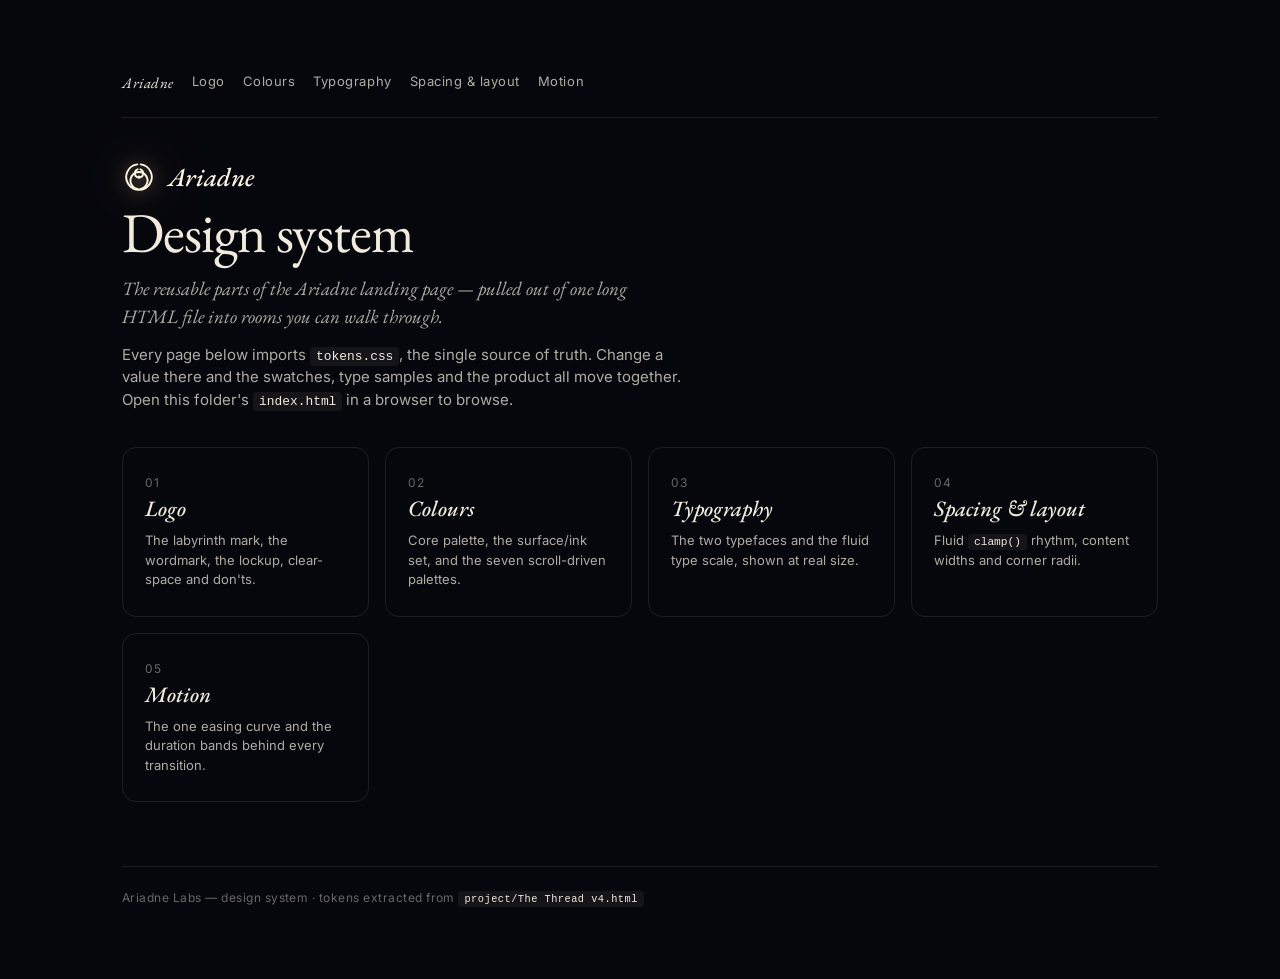
==== design-system/index.html @ 3645f094 "Add browsable design-system folder Extracts logo, colours, typography, spacing and motion from the l" ====
<!doctype html>
<html lang="en">
<head>
<meta charset="utf-8">
<meta name="viewport" content="width=device-width, initial-scale=1">
<title>Ariadne — Design System</title>
<link rel="stylesheet" href="tokens.css">
<link rel="stylesheet" href="ds.css">
<style>
  .home-grid { display: grid; gap: 16px; grid-template-columns: repeat(auto-fill, minmax(220px, 1fr)); margin-top: 36px; }
  .tile { display: block; border: 1px solid var(--rule); border-radius: var(--r-card-lg); padding: 26px 22px; transition: border-color 240ms var(--ease), transform 240ms var(--ease); }
  .tile:hover { border-color: var(--accent-soft); transform: translateY(-2px); text-decoration: none; }
  .tile h3 { font-family: var(--serif); font-style: italic; font-weight: 500; font-size: 22px; color: var(--ink-2); margin-bottom: 6px; }
  .tile p { font-size: 13px; color: var(--ink-2-mid); margin: 0; }
  .tile .n { font-family: var(--sans); font-size: 12px; color: var(--ink-2-low); letter-spacing: 0.12em; }
  .lockup { display: flex; align-items: center; gap: 12px; margin: 30px 0 6px; }
  .lockup svg { width: 34px; height: 34px; color: #fff5e1;
    filter: drop-shadow(0 0 10px color-mix(in srgb, var(--spark) 45%, transparent)) drop-shadow(0 0 28px color-mix(in srgb, var(--accent) 25%, transparent)); }
  .lockup .wm { font-family: var(--serif); font-style: italic; font-weight: 500; font-size: 26px; color: #fff7e6; }
</style>
</head>
<body>
  <nav class="ds-nav">
    <a class="ds-home" href="index.html" aria-current>Ariadne</a>
    <a href="logo.html">Logo</a>
    <a href="colours.html">Colours</a>
    <a href="typography.html">Typography</a>
    <a href="spacing.html">Spacing &amp; layout</a>
    <a href="motion.html">Motion</a>
  </nav>

  <div class="lockup" aria-label="Ariadne">
    <svg viewBox="0 0 24 24" fill="none" stroke="currentColor" stroke-width="1.35" stroke-linecap="round" stroke-linejoin="round" aria-hidden="true">
      <path d="M13.2 3.1 a9 9 0 1 1 -2.4 0" />
      <path d="M11 20.4 a6 6 0 1 1 2 0" />
      <path d="M13 6.6 a3 3 0 1 1 -2 0" />
      <circle cx="12" cy="12" r="1.1" fill="currentColor" stroke="none" />
    </svg>
    <span class="wm">Ariadne</span>
  </div>

  <h1>Design&nbsp;system</h1>
  <p class="lede">The reusable parts of the Ariadne landing page — pulled out of one long HTML file into rooms you can walk through.</p>
  <p>Every page below imports <code>tokens.css</code>, the single source of truth. Change a value there and the swatches, type samples and the product all move together. Open this folder's <code>index.html</code> in a browser to browse.</p>

  <div class="home-grid">
    <a class="tile" href="logo.html">
      <div class="n">01</div><h3>Logo</h3>
      <p>The labyrinth mark, the wordmark, the lockup, clear-space and don'ts.</p>
    </a>
    <a class="tile" href="colours.html">
      <div class="n">02</div><h3>Colours</h3>
      <p>Core palette, the surface/ink set, and the seven scroll-driven palettes.</p>
    </a>
    <a class="tile" href="typography.html">
      <div class="n">03</div><h3>Typography</h3>
      <p>The two typefaces and the fluid type scale, shown at real size.</p>
    </a>
    <a class="tile" href="spacing.html">
      <div class="n">04</div><h3>Spacing &amp; layout</h3>
      <p>Fluid <code>clamp()</code> rhythm, content widths and corner radii.</p>
    </a>
    <a class="tile" href="motion.html">
      <div class="n">05</div><h3>Motion</h3>
      <p>The one easing curve and the duration bands behind every transition.</p>
    </a>
  </div>

  <footer>Ariadne Labs — design system · tokens extracted from <code>project/The Thread v4.html</code></footer>
</body>
</html>
---- design-system/tokens.css ----
/* ============================================================
   Ariadne — Design Tokens (single source of truth)
   Extracted from project/The Thread v4.html
   Every design-system page imports this file so the swatches
   and samples stay in sync with the product.
   ============================================================ */

:root {
  /* ---- Type ---- */
  --serif: "EB Garamond", "Cormorant Garamond", Georgia, serif;
  --sans:  "Inter", system-ui, sans-serif;

  /* ---- Motion ---- */
  --ease:  cubic-bezier(0.22, 1, 0.36, 1);

  /* ---- Core palette (default = "aurora") ---- */
  --ink:         #06070d;  /* canvas / background          */
  --ink-soft:    #f1ebde;  /* primary text on ink (paper)  */
  --warm-bot:    #ff9450;  /* bloom gradient — base        */
  --warm-mid:    #d24a8a;  /* bloom gradient — mid          */
  --warm-top:    #1c1d3a;  /* bloom gradient — top          */
  --spark:       #ffd2a8;  /* highlight glow / emphasis     */
  --accent:      #ff9d6a;  /* primary accent / interactive  */
  --accent-soft: rgba(255,157,106,0.55);

  /* ---- Surface set (text + rules on dark) ---- */
  --ink-2:       #f1ebde;
  --ink-2-mid:   rgba(241,235,222,0.72);
  --ink-2-low:   rgba(241,235,222,0.42);
  --rule:        rgba(241,235,222,0.10);  /* hairline borders */
  --ochre:       var(--accent);
  --ochre-soft:  color-mix(in srgb, var(--accent) 12%, transparent);

  --selection-ink: #160a02; /* text colour on ::selection   */

  /* ---- Layout ---- */
  --max-product: 1100px;
  --max-cta:      900px;
  --max-copy:     38ch;

  /* ---- Radii ---- */
  --r-pill:  2px;
  --r-kbd:   4px;
  --r-card: 10px;
  --r-card-lg: 14px;
}

/* ---- Named palettes ----------------------------------------
   Applied at runtime via body[data-palette="…"]; the section
   themes cross-fade through these as the page scrolls.
   ------------------------------------------------------------ */
body[data-palette="aurora"]    { --ink:#06070d; --warm-bot:#ff9450; --warm-mid:#d24a8a; --warm-top:#1c1d3a; --spark:#ffd2a8; --accent:#ff9d6a; --accent-soft:rgba(255,157,106,0.55); }
body[data-palette="ember"]     { --ink:#0a0907; --warm-bot:#f0b35a; --warm-mid:#c98032; --warm-top:#1a1208; --spark:#ffd687; --accent:#e3a85e; --accent-soft:rgba(227,168,94,0.55); }
body[data-palette="dawn"]      { --ink:#08060e; --warm-bot:#ffb05a; --warm-mid:#d96a52; --warm-top:#2a1430; --spark:#ffd6a0; --accent:#ff9a6c; --accent-soft:rgba(255,154,108,0.55); }
body[data-palette="twilight"]  { --ink:#07071a; --warm-bot:#b09ce6; --warm-mid:#6a4ec7; --warm-top:#14133a; --spark:#e3d6ff; --accent:#a78bff; --accent-soft:rgba(167,139,255,0.55); }
body[data-palette="verdigris"] { --ink:#050d0c; --warm-bot:#6cc2a3; --warm-mid:#3c8a7b; --warm-top:#0c1f1c; --spark:#c6f0dc; --accent:#7ad2b0; --accent-soft:rgba(122,210,176,0.55); }
body[data-palette="rose"]      { --ink:#0e0608; --warm-bot:#f4cba8; --warm-mid:#c7596f; --warm-top:#2a0e15; --spark:#ffe3d4; --accent:#e98a9c; --accent-soft:rgba(233,138,156,0.55); }
body[data-palette="ocean"]     { --ink:#04070f; --warm-bot:#79d7e6; --warm-mid:#2a8ec4; --warm-top:#0a1730; --spark:#d3f1ff; --accent:#6cc7e3; --accent-soft:rgba(108,199,227,0.55); }
---- design-system/ds.css ----
/* Shared chrome for the design-system pages (not a product token file). */
@import url("https://fonts.googleapis.com/css2?family=EB+Garamond:ital,wght@0,400;0,500;1,400;1,500&family=Inter:wght@400;500;600&display=swap");

* { box-sizing: border-box; margin: 0; padding: 0; }

body {
  background: var(--ink);
  color: var(--ink-2);
  font-family: var(--sans);
  -webkit-font-smoothing: antialiased;
  line-height: 1.5;
  padding: clamp(28px, 6vw, 72px);
  max-width: 1180px;
  margin: 0 auto;
}
::selection { background: var(--accent); color: var(--selection-ink); }
a { color: var(--accent); text-decoration: none; }
a:hover { text-decoration: underline; }

.ds-nav {
  display: flex; flex-wrap: wrap; gap: 6px 18px;
  font-size: 13px; letter-spacing: 0.04em;
  padding-bottom: 22px; margin-bottom: 40px;
  border-bottom: 1px solid var(--rule);
}
.ds-nav a { color: var(--ink-2-mid); text-decoration: none; }
.ds-nav a:hover, .ds-nav a[aria-current] { color: var(--ink-2); }
.ds-nav .ds-home { color: var(--ink-2); font-family: var(--serif); font-style: italic; font-size: 15px; }

h1 { font-family: var(--serif); font-weight: 400; font-size: clamp(34px, 5vw, 56px); letter-spacing: -0.018em; line-height: 1.08; margin-bottom: 10px; }
h1 .glyph { color: var(--accent); }
h2 { font-family: var(--serif); font-weight: 400; font-size: clamp(22px, 2.6vw, 30px); letter-spacing: -0.012em; margin: 52px 0 18px; }
.lede { font-family: var(--serif); font-style: italic; font-size: clamp(16px, 1.6vw, 19px); color: var(--ink-2-mid); max-width: 60ch; margin-bottom: 8px; }
p { color: var(--ink-2-mid); max-width: 64ch; margin: 12px 0; font-size: 15px; }
code { font-family: ui-monospace, "SF Mono", Menlo, monospace; font-size: 0.86em; background: rgba(241,235,222,0.06); padding: 2px 6px; border-radius: 4px; color: var(--ink-2); }

.grid { display: grid; gap: 14px; grid-template-columns: repeat(auto-fill, minmax(190px, 1fr)); margin-top: 20px; }
.card { border: 1px solid var(--rule); border-radius: var(--r-card); overflow: hidden; }
.card .meta { padding: 12px 14px; font-size: 12.5px; }
.card .meta b { display: block; font-family: var(--sans); font-weight: 600; color: var(--ink-2); font-size: 13px; letter-spacing: 0.02em; }
.card .meta .hex { color: var(--ink-2-mid); font-family: ui-monospace, monospace; }
.card .meta .use { color: var(--ink-2-low); margin-top: 4px; }
.sw { height: 96px; }

table { border-collapse: collapse; width: 100%; margin-top: 18px; font-size: 13px; }
th, td { text-align: left; padding: 9px 12px; border-bottom: 1px solid var(--rule); }
th { color: var(--ink-2-low); font-weight: 600; letter-spacing: 0.05em; text-transform: uppercase; font-size: 11px; }
td .chip { display: inline-block; width: 16px; height: 16px; border-radius: 3px; vertical-align: -3px; margin-right: 8px; border: 1px solid var(--rule); }
td code { font-size: 12px; }

.note { border-left: 2px solid var(--accent); padding: 8px 0 8px 16px; margin: 22px 0; color: var(--ink-2-mid); font-size: 14px; font-style: italic; font-family: var(--serif); }
footer { margin-top: 64px; padding-top: 22px; border-top: 1px solid var(--rule); font-size: 12px; color: var(--ink-2-low); letter-spacing: 0.04em; }
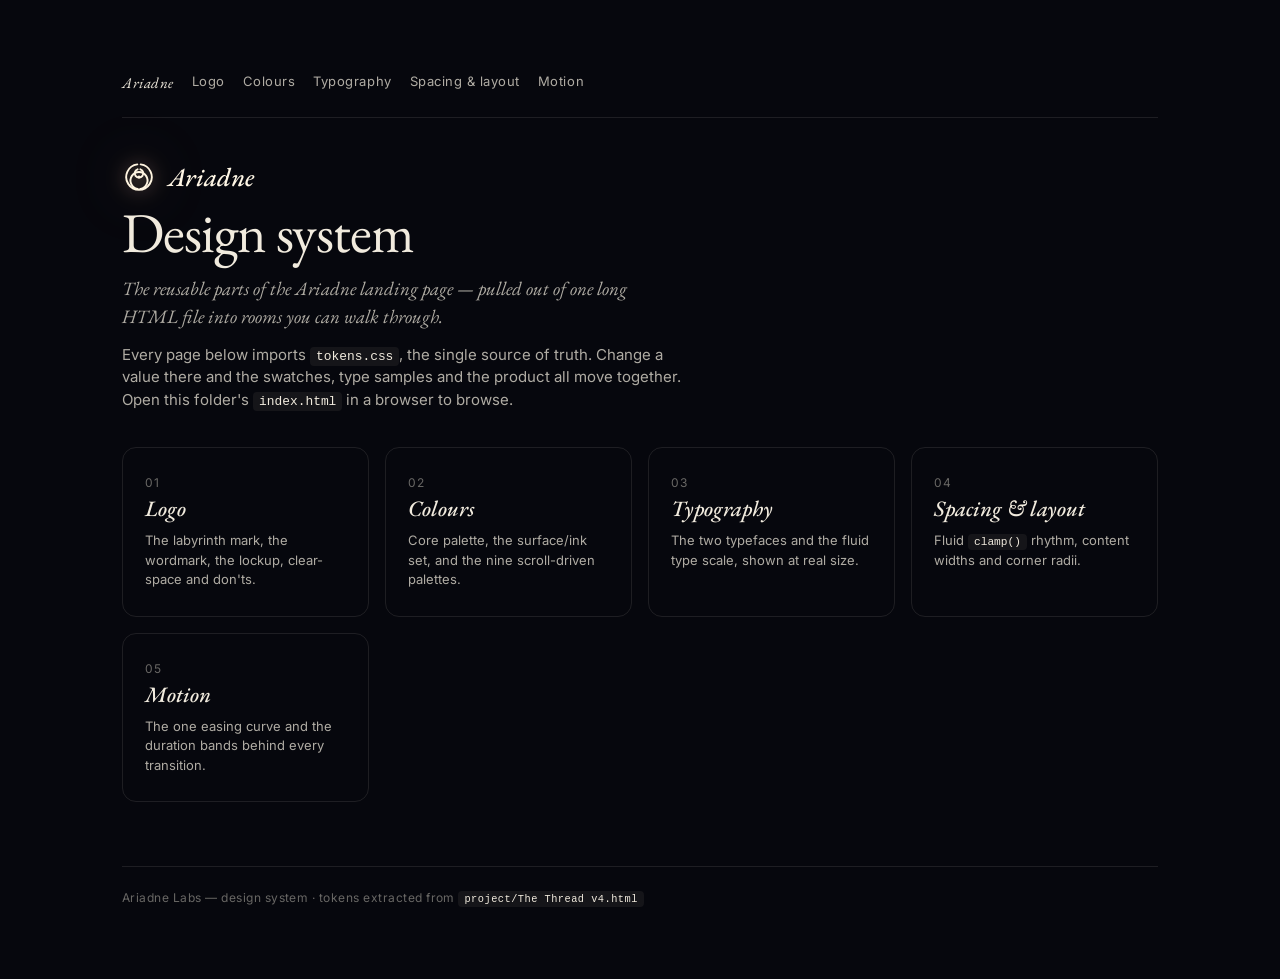
==== commit ed31a1f5: "Add vellum and slate palettes to design system Brings the palette set to nine, matching the producti" ====
--- a/design-system/index.html
+++ b/design-system/index.html
@@ -50,7 +50,7 @@
     </a>
     <a class="tile" href="colours.html">
       <div class="n">02</div><h3>Colours</h3>
-      <p>Core palette, the surface/ink set, and the seven scroll-driven palettes.</p>
+      <p>Core palette, the surface/ink set, and the nine scroll-driven palettes.</p>
     </a>
     <a class="tile" href="typography.html">
       <div class="n">03</div><h3>Typography</h3>
--- a/design-system/tokens.css
+++ b/design-system/tokens.css
@@ -50,6 +50,10 @@
    themes cross-fade through these as the page scrolls.
    ------------------------------------------------------------ */
 body[data-palette="aurora"]    { --ink:#06070d; --warm-bot:#ff9450; --warm-mid:#d24a8a; --warm-top:#1c1d3a; --spark:#ffd2a8; --accent:#ff9d6a; --accent-soft:rgba(255,157,106,0.55); }
+/* parchment, espresso, burnt sienna — library at dusk */
+body[data-palette="vellum"]    { --ink:#15110b; --warm-bot:#c89668; --warm-mid:#8a4a30; --warm-top:#2a1c14; --spark:#efd9ad; --accent:#b8784a; --accent-soft:rgba(184,120,74,0.55); }
+/* newsprint, oxide, brass — cool editorial */
+body[data-palette="slate"]     { --ink:#0d0e12; --warm-bot:#9d8a72; --warm-mid:#4a4654; --warm-top:#18181f; --spark:#e6dcc4; --accent:#a78458; --accent-soft:rgba(167,132,88,0.55); }
 body[data-palette="ember"]     { --ink:#0a0907; --warm-bot:#f0b35a; --warm-mid:#c98032; --warm-top:#1a1208; --spark:#ffd687; --accent:#e3a85e; --accent-soft:rgba(227,168,94,0.55); }
 body[data-palette="dawn"]      { --ink:#08060e; --warm-bot:#ffb05a; --warm-mid:#d96a52; --warm-top:#2a1430; --spark:#ffd6a0; --accent:#ff9a6c; --accent-soft:rgba(255,154,108,0.55); }
 body[data-palette="twilight"]  { --ink:#07071a; --warm-bot:#b09ce6; --warm-mid:#6a4ec7; --warm-top:#14133a; --spark:#e3d6ff; --accent:#a78bff; --accent-soft:rgba(167,139,255,0.55); }
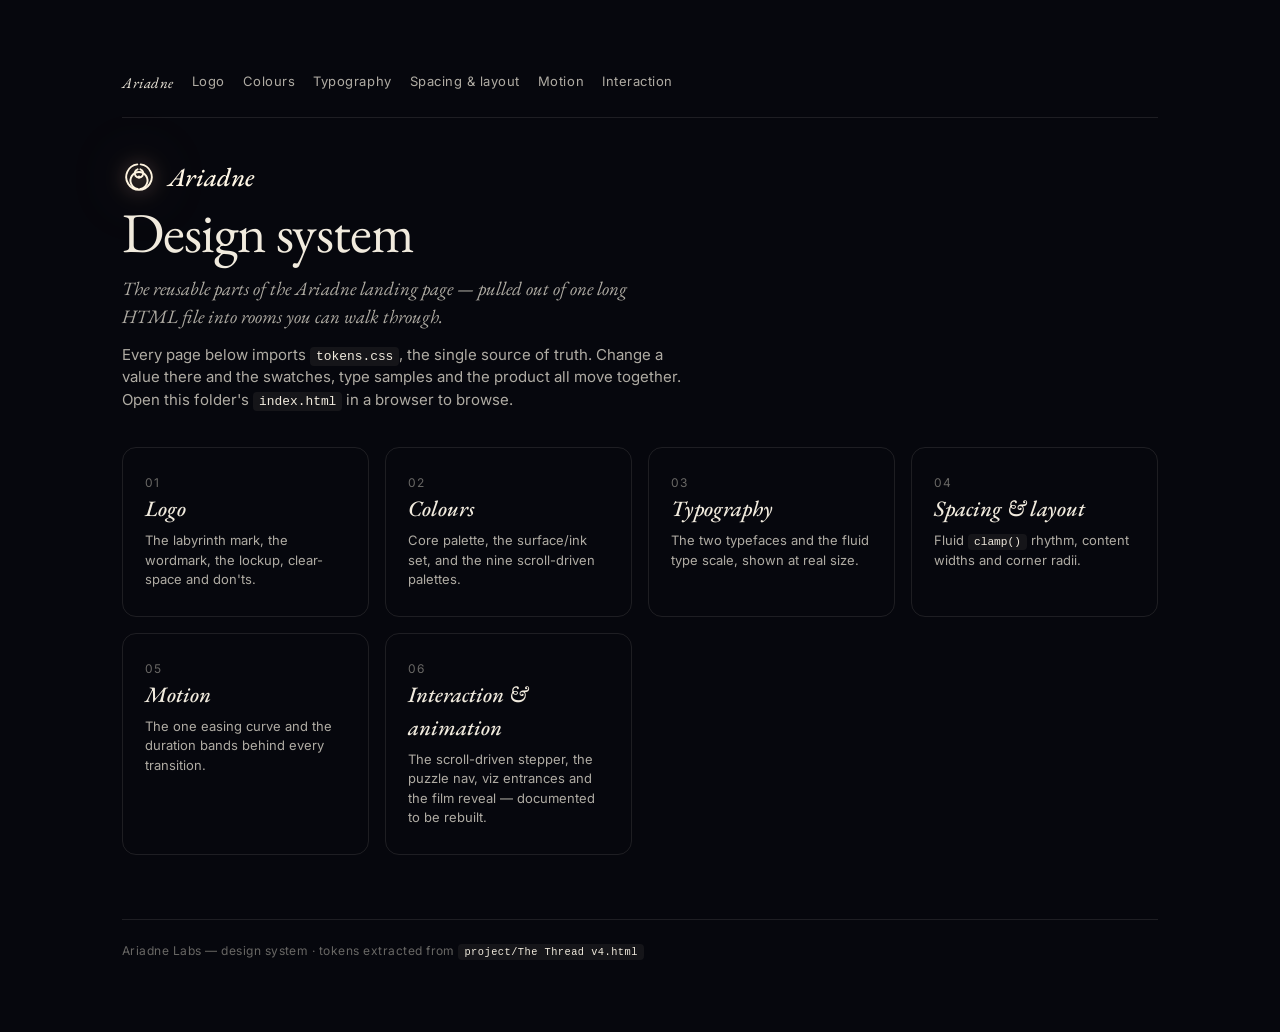
==== commit a55c75c5: "Document interaction patterns; add CLAUDE.md and ignore reference folder Adds design-system/interact" ====
--- a/design-system/index.html
+++ b/design-system/index.html
@@ -27,6 +27,7 @@
     <a href="typography.html">Typography</a>
     <a href="spacing.html">Spacing &amp; layout</a>
     <a href="motion.html">Motion</a>
+    <a href="interaction.html">Interaction</a>
   </nav>
 
   <div class="lockup" aria-label="Ariadne">
@@ -64,6 +65,10 @@
       <div class="n">05</div><h3>Motion</h3>
       <p>The one easing curve and the duration bands behind every transition.</p>
     </a>
+    <a class="tile" href="interaction.html">
+      <div class="n">06</div><h3>Interaction &amp; animation</h3>
+      <p>The scroll-driven stepper, the puzzle nav, viz entrances and the film reveal — documented to be rebuilt.</p>
+    </a>
   </div>
 
   <footer>Ariadne Labs — design system · tokens extracted from <code>project/The Thread v4.html</code></footer>
